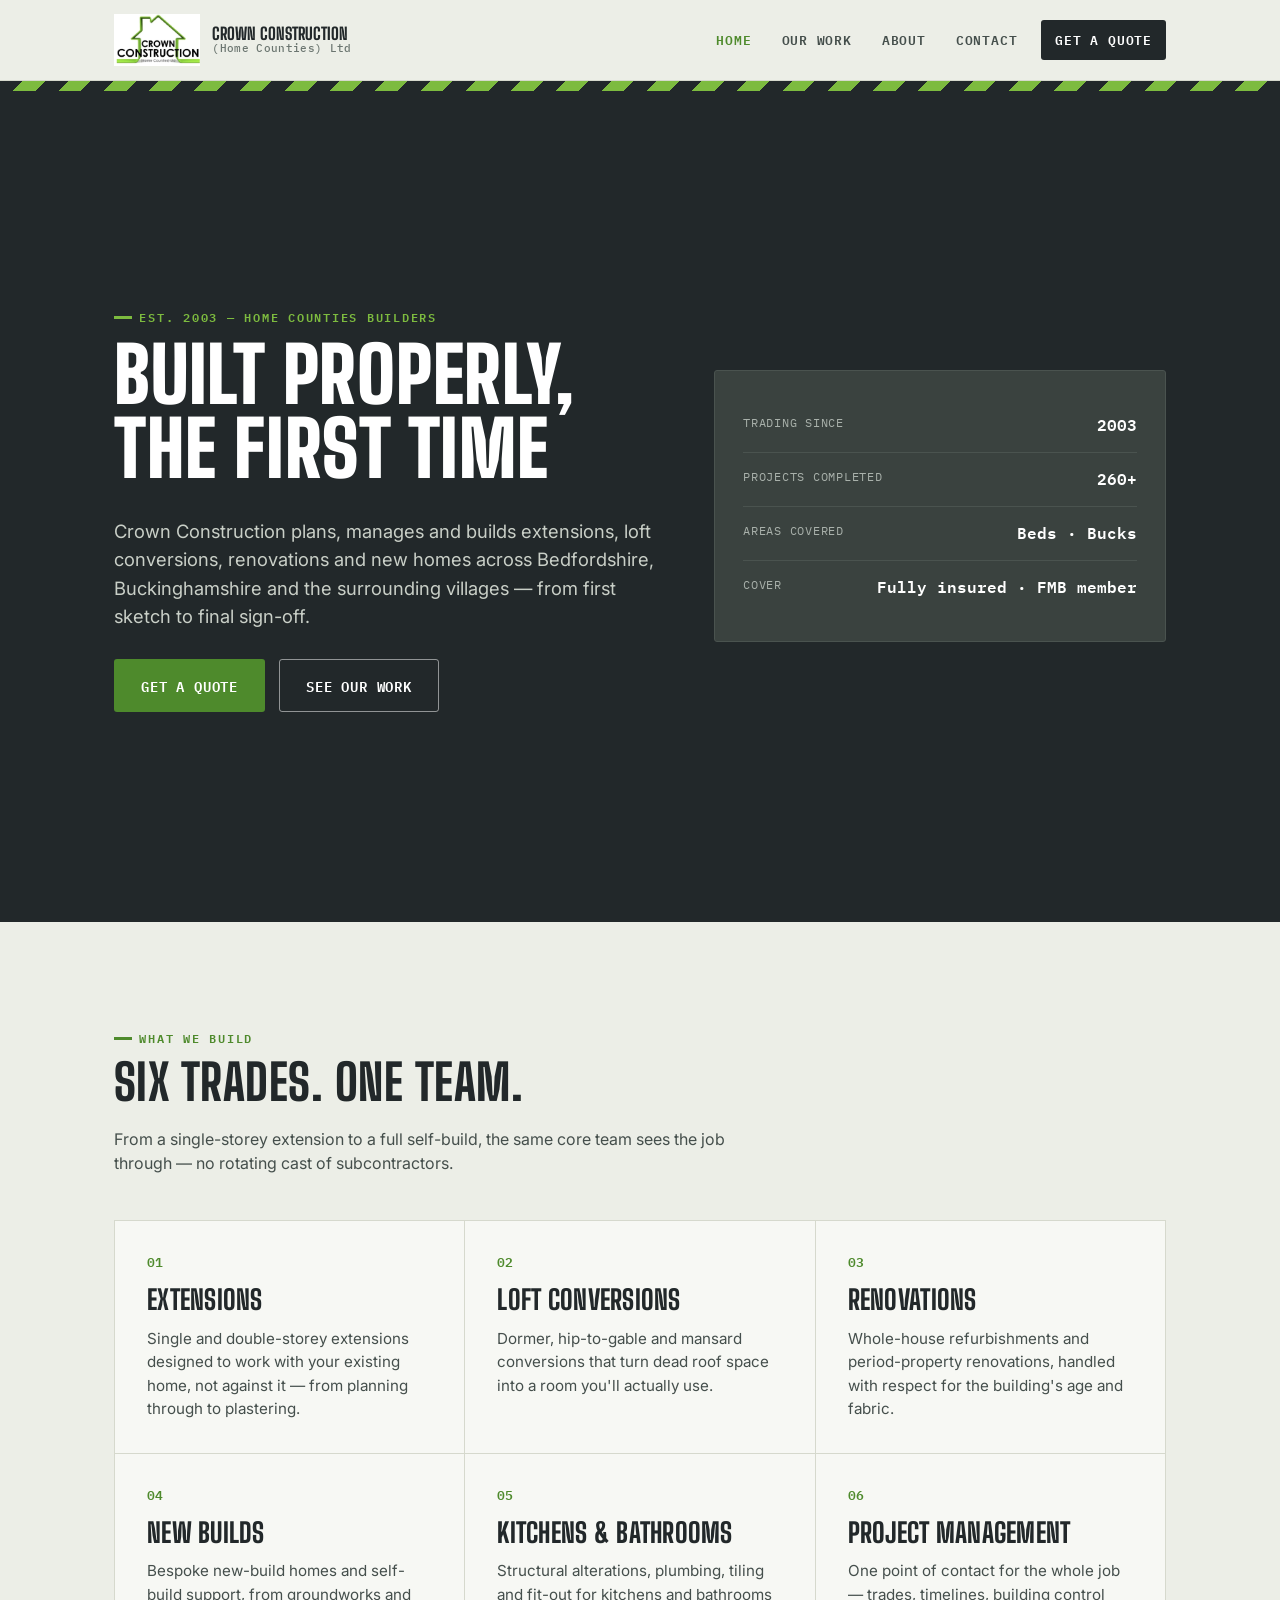
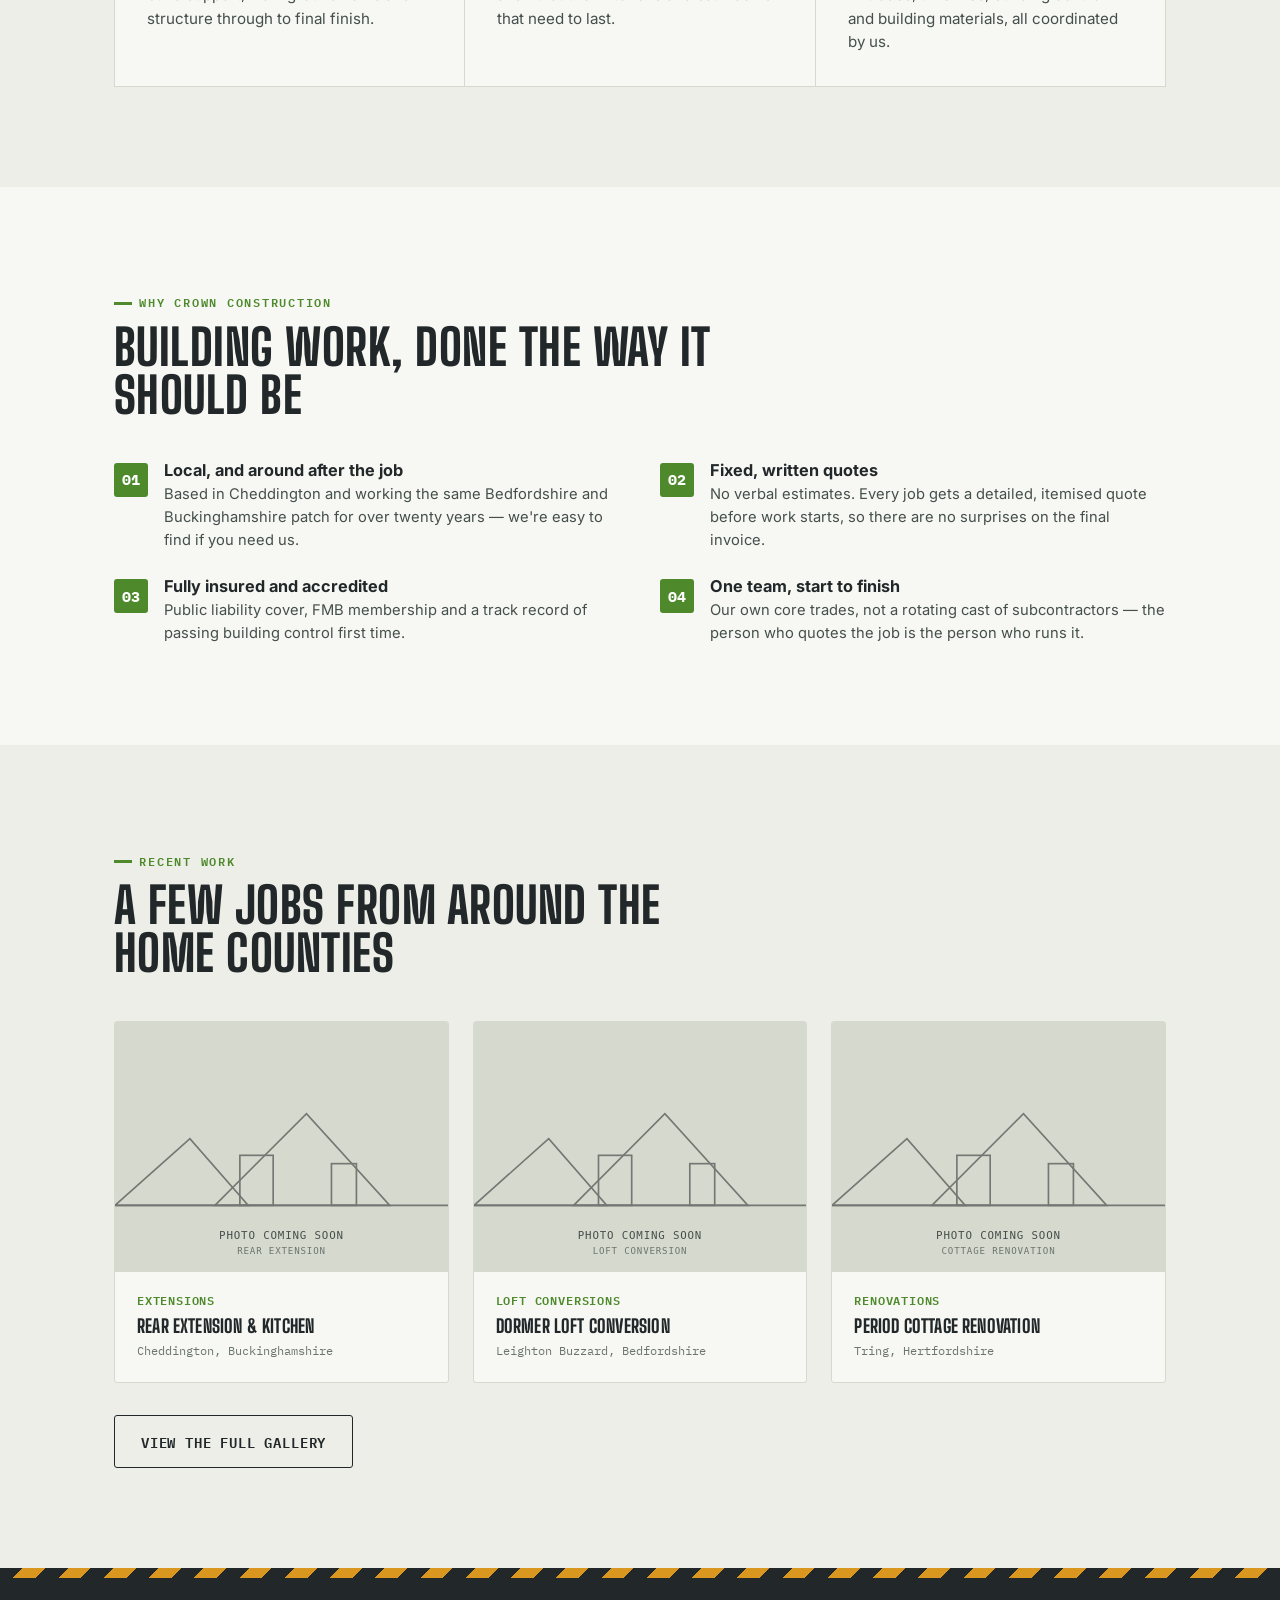
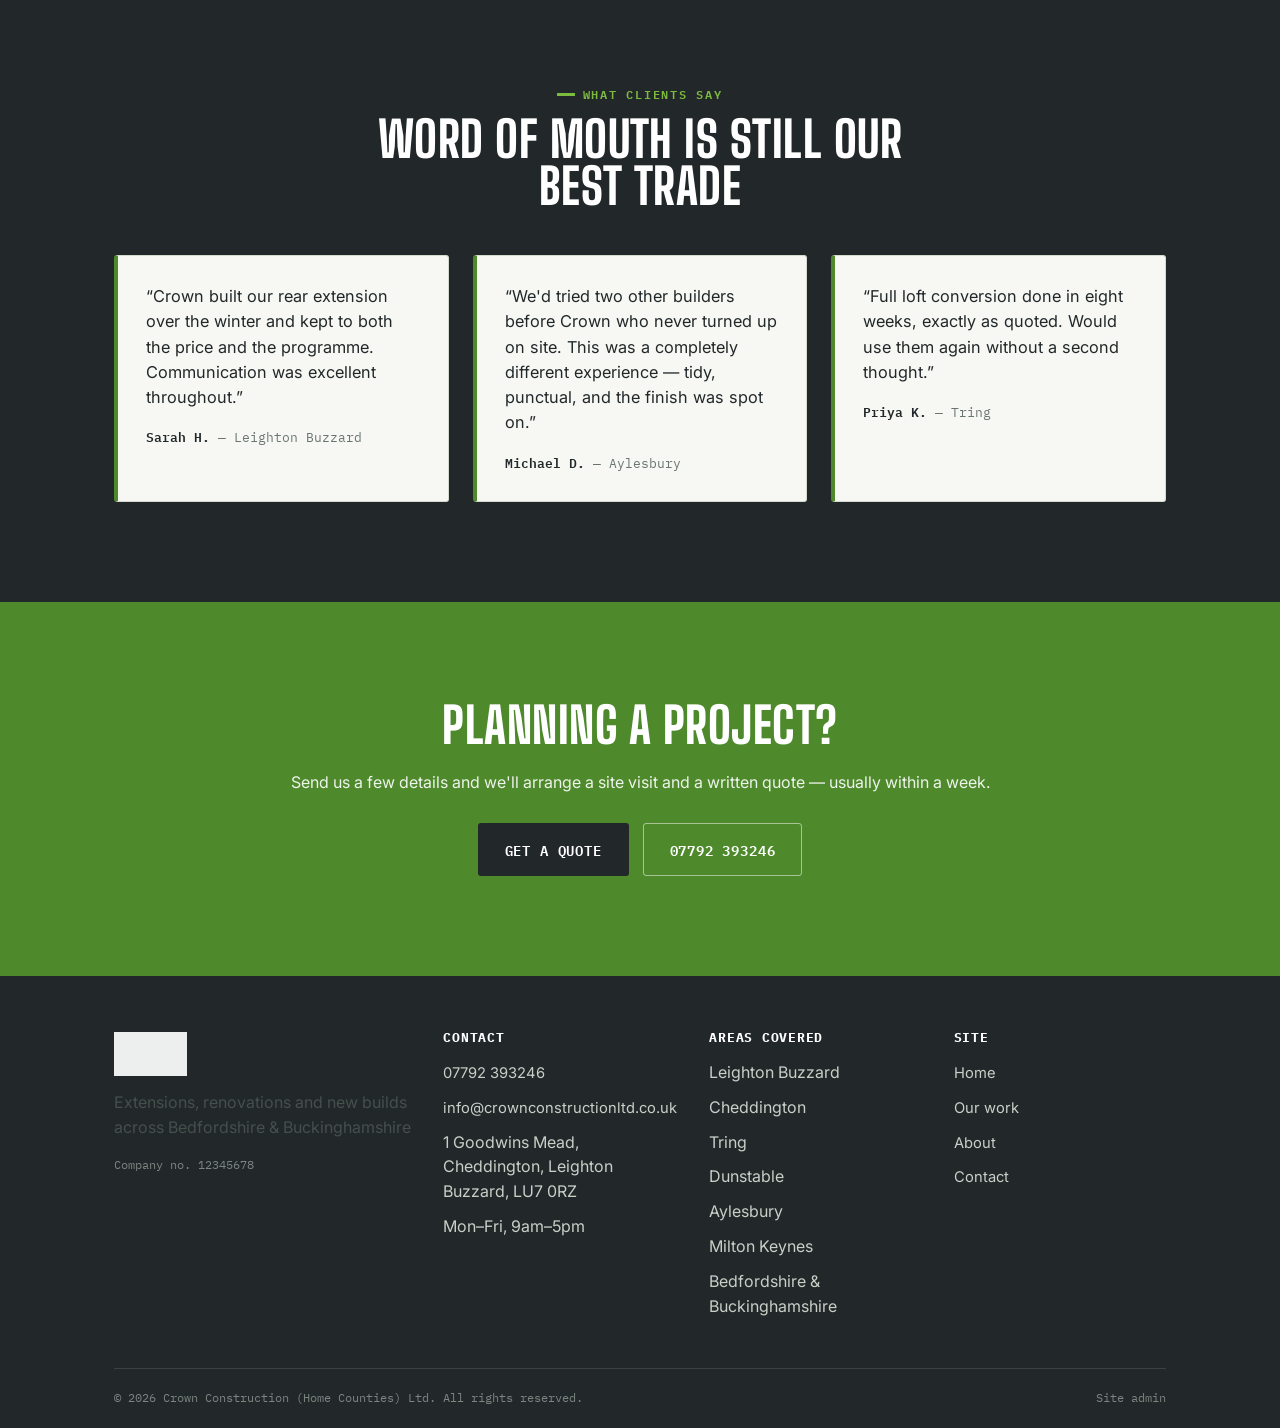
==== index.html @ 25f8a97c "Add files via upload" ====
<!DOCTYPE html>
<html lang="en-GB">
<head>
<meta charset="UTF-8">
<meta name="viewport" content="width=device-width, initial-scale=1.0">
<title>Crown Construction (Home Counties) Ltd — Builders in Bedfordshire & Buckinghamshire</title>
<meta name="description" content="Crown Construction (Home Counties) Ltd — extensions, loft conversions, renovations and new builds across Bedfordshire and Buckinghamshire. Fixed written quotes, fully insured, trading since 2003.">
<link rel="icon" href="images/logo.png">
<link rel="stylesheet" href="css/style.css">
</head>
<body>

<header class="site-header">
  <div class="container">
    <a href="index.html" class="brand">
      <img src="images/logo.png" alt="Crown Construction (Home Counties) Ltd logo">
      <span class="brand-word">Crown Construction<span>(Home Counties) Ltd</span></span>
    </a>
    <button class="nav-toggle" aria-label="Toggle menu" aria-expanded="false"><span></span></button>
    <nav class="main-nav">
      <a href="index.html" data-page="index.html">Home</a>
      <a href="gallery.html" data-page="gallery.html">Our work</a>
      <a href="about.html" data-page="about.html">About</a>
      <a href="contact.html" data-page="contact.html">Contact</a>
      <a href="contact.html" class="cta">Get a quote</a>
    </nav>
  </div>
</header>

<div class="stripe-band"></div>

<section class="hero">
  <div class="container">
    <div>
      <p class="eyebrow" data-bind="hero.eyebrow">Est. 2003 — Home Counties builders</p>
      <h1 data-bind="hero.heading">Built properly, the first time</h1>
      <p class="lede" data-bind="hero.lede">Crown Construction plans, manages and builds extensions, loft conversions, renovations and new homes across Bedfordshire, Buckinghamshire and the surrounding villages — from first sketch to final sign-off.</p>
      <div class="hero-actions">
        <a href="contact.html" class="btn btn-primary" data-bind="hero.ctaPrimary">Get a quote</a>
        <a href="gallery.html" class="btn btn-outline-light" data-bind="hero.ctaSecondary">See our work</a>
      </div>
    </div>
    <div class="hero-panel">
      <div class="stat-row"><span class="stat-label">Trading since</span><span class="stat-value">2003</span></div>
      <div class="stat-row"><span class="stat-label">Projects completed</span><span class="stat-value">260+</span></div>
      <div class="stat-row"><span class="stat-label">Areas covered</span><span class="stat-value">Beds · Bucks</span></div>
      <div class="stat-row"><span class="stat-label">Cover</span><span class="stat-value">Fully insured · FMB member</span></div>
    </div>
  </div>
</section>

<section id="services">
  <div class="container">
    <div class="section-head">
      <p class="eyebrow">What we build</p>
      <h2>Six trades. One team.</h2>
      <p>From a single-storey extension to a full self-build, the same core team sees the job through — no rotating cast of subcontractors.</p>
    </div>
    <div class="grid grid-3" id="services-grid"></div>
  </div>
</section>

<section class="bg-raised">
  <div class="container">
    <div class="section-head">
      <p class="eyebrow">Why Crown Construction</p>
      <h2>Building work, done the way it should be</h2>
    </div>
    <div class="reasons" id="reasons-list"></div>
  </div>
</section>

<section>
  <div class="container">
    <div class="section-head">
      <p class="eyebrow">Recent work</p>
      <h2>A few jobs from around the Home Counties</h2>
    </div>
    <div class="project-grid" id="home-projects"></div>
    <p style="margin-top:32px;"><a href="gallery.html" class="btn btn-outline">View the full gallery</a></p>
  </div>
</section>

<div class="stripe-band amber"></div>

<section class="bg-ink">
  <div class="container">
    <div class="section-head center">
      <p class="eyebrow">What clients say</p>
      <h2>Word of mouth is still our best trade</h2>
    </div>
    <div class="testi-grid" id="testimonials-list"></div>
  </div>
</section>

<section class="cta-band">
  <div class="container center">
    <h2>Planning a project?</h2>
    <p>Send us a few details and we'll arrange a site visit and a written quote — usually within a week.</p>
    <div class="hero-actions" style="justify-content:center;">
      <a href="contact.html" class="btn btn-dark">Get a quote</a>
      <a href="tel:" data-bind-tel="site.phoneHref" class="btn btn-outline-light" data-bind="site.phone">07792 393246</a>
    </div>
  </div>
</section>

<footer class="site-footer" id="site-footer"></footer>

<script src="js/main.js"></script>
<script src="js/footer.js"></script>
<script src="js/home.js"></script>
</body>
</html>
---- css/style.css ----
/* ==========================================================================
   Crown Construction (Home Counties) Ltd
   Design system — grounded in the trade: site hoarding boards, hazard tape,
   brick, chalk downs. Condensed signage type, a working colour set, spec-
   sheet mono for the small print.
   ========================================================================== */

@import url('https://fonts.googleapis.com/css2?family=Big+Shoulders+Display:wght@600;700;800;900&family=Inter:ital,wght@0,400;0,500;0,600;0,700;1,400&family=IBM+Plex+Mono:wght@500;600&display=swap');

:root {
  /* Colour */
  --ink: #22282A;          /* charcoal — primary text, dark panels */
  --ink-soft: #454F4C;     /* secondary text on light */
  --paper: #ECEEE7;        /* stone-grey ground, cool not cream */
  --paper-raised: #F7F8F4; /* card surface, lighter than ground */
  --crown-green: #4E8A2C;  /* deepened logo green — AA on white */
  --crown-green-bright: #7DBB3F; /* logo-true green — icons, small accents */
  --brick: #9A4229;        /* Kentish brick red — warm secondary accent */
  --steel: #6B7570;        /* muted caption / border grey */
  --amber: #D9971F;        /* hazard amber — sparing use in stripe motif */
  --line: #D6D9CD;         /* hairline borders on paper */
  --line-dark: #3A423F;    /* hairline borders on ink */

  /* Type */
  --font-display: 'Big Shoulders Display', 'Arial Narrow', sans-serif;
  --font-body: 'Inter', -apple-system, BlinkMacSystemFont, 'Segoe UI', sans-serif;
  --font-mono: 'IBM Plex Mono', 'Courier New', monospace;

  /* Layout */
  --maxw: 1180px;
  --gutter: clamp(20px, 5vw, 64px);
  --radius: 3px;
}

* { box-sizing: border-box; }
html { scroll-behavior: smooth; }

body {
  margin: 0;
  background: var(--paper);
  color: var(--ink);
  font-family: var(--font-body);
  font-size: 16px;
  line-height: 1.55;
  -webkit-font-smoothing: antialiased;
}

img { max-width: 100%; display: block; }
a { color: inherit; }

h1, h2, h3, h4 {
  font-family: var(--font-display);
  font-weight: 800;
  text-transform: uppercase;
  letter-spacing: 0.01em;
  line-height: 0.96;
  margin: 0 0 0.4em;
  color: var(--ink);
}

h1 { font-size: clamp(2.6rem, 6vw, 5rem); font-weight: 900; }
h2 { font-size: clamp(2rem, 4vw, 3.1rem); }
h3 { font-size: clamp(1.3rem, 2.2vw, 1.7rem); }

p { margin: 0 0 1em; color: var(--ink-soft); }
p:last-child { margin-bottom: 0; }

.eyebrow {
  font-family: var(--font-mono);
  font-size: 0.78rem;
  font-weight: 600;
  text-transform: uppercase;
  letter-spacing: 0.14em;
  color: var(--crown-green);
  display: inline-flex;
  align-items: center;
  gap: 0.6em;
  margin-bottom: 0.9em;
}
.eyebrow::before {
  content: '';
  width: 18px;
  height: 3px;
  background: var(--crown-green);
  display: inline-block;
}

.container {
  max-width: var(--maxw);
  margin: 0 auto;
  padding: 0 var(--gutter);
}

/* --------------------------- Hazard stripe motif ------------------------- */
/* The one signature device: site-tape diagonal stripe, used sparingly as a
   section border to mark a transition — literally the trade's own hazard
   tape, repurposed as a typographic rule. */
.stripe-band {
  height: 10px;
  background: repeating-linear-gradient(
    -45deg,
    var(--ink) 0px, var(--ink) 16px,
    var(--crown-green-bright) 16px, var(--crown-green-bright) 32px
  );
}
.stripe-band.amber {
  background: repeating-linear-gradient(
    -45deg,
    var(--ink) 0px, var(--ink) 16px,
    var(--amber) 16px, var(--amber) 32px
  );
}

/* --------------------------------- Header --------------------------------- */
.site-header {
  position: sticky;
  top: 0;
  z-index: 50;
  background: var(--paper);
  border-bottom: 1px solid var(--line);
}
.site-header .container {
  display: flex;
  align-items: center;
  justify-content: space-between;
  padding-top: 14px;
  padding-bottom: 14px;
  gap: 24px;
}
.brand {
  display: flex;
  align-items: center;
  gap: 12px;
  text-decoration: none;
}
.brand img { height: 52px; width: auto; }
.brand-word {
  font-family: var(--font-display);
  font-weight: 800;
  text-transform: uppercase;
  font-size: 1.05rem;
  line-height: 1.05;
  color: var(--ink);
}
.brand-word span {
  display: block;
  font-family: var(--font-mono);
  font-weight: 500;
  text-transform: none;
  font-size: 0.68rem;
  letter-spacing: 0.03em;
  color: var(--steel);
}

.main-nav { display: flex; align-items: center; gap: 2px; }
.main-nav a {
  font-family: var(--font-mono);
  font-size: 0.82rem;
  font-weight: 600;
  text-transform: uppercase;
  letter-spacing: 0.06em;
  text-decoration: none;
  color: var(--ink-soft);
  padding: 10px 14px;
  border-radius: var(--radius);
  transition: color 0.15s ease, background 0.15s ease;
}
.main-nav a:hover { color: var(--ink); background: var(--paper-raised); }
.main-nav a.active { color: var(--crown-green); }
.main-nav a.cta {
  background: var(--ink);
  color: #fff !important;
  margin-left: 8px;
}
.main-nav a.cta:hover { background: var(--crown-green); color: #fff; }

.nav-toggle {
  display: none;
  background: none;
  border: 1px solid var(--line);
  border-radius: var(--radius);
  width: 42px;
  height: 42px;
  align-items: center;
  justify-content: center;
  cursor: pointer;
}
.nav-toggle span, .nav-toggle::before, .nav-toggle::after {
  content: '';
  display: block;
  width: 20px;
  height: 2px;
  background: var(--ink);
  position: relative;
}
.nav-toggle { flex-direction: column; gap: 5px; }

@media (max-width: 860px) {
  .nav-toggle { display: flex; }
  .main-nav {
    position: absolute;
    top: 100%; left: 0; right: 0;
    background: var(--paper);
    border-bottom: 1px solid var(--line);
    flex-direction: column;
    align-items: stretch;
    padding: 8px var(--gutter) 18px;
    display: none;
  }
  .main-nav.open { display: flex; }
  .main-nav a { padding: 12px 6px; }
  .main-nav a.cta { margin-left: 0; text-align: center; margin-top: 8px; }
}

/* --------------------------------- Buttons -------------------------------- */
.btn {
  display: inline-flex;
  align-items: center;
  gap: 10px;
  font-family: var(--font-mono);
  font-weight: 600;
  font-size: 0.85rem;
  text-transform: uppercase;
  letter-spacing: 0.06em;
  text-decoration: none;
  padding: 15px 26px;
  border-radius: var(--radius);
  border: 1px solid transparent;
  cursor: pointer;
  transition: transform 0.12s ease, background 0.15s ease, color 0.15s ease, border-color 0.15s ease;
}
.btn:active { transform: translateY(1px); }
.btn-primary { background: var(--crown-green); color: #fff; }
.btn-primary:hover { background: var(--ink); }
.btn-dark { background: var(--ink); color: #fff; }
.btn-dark:hover { background: var(--crown-green); }
.btn-outline { background: transparent; border-color: var(--ink); color: var(--ink); }
.btn-outline:hover { background: var(--ink); color: #fff; }
.btn-outline-light { background: transparent; border-color: rgba(255,255,255,0.5); color: #fff; }
.btn-outline-light:hover { background: #fff; color: var(--ink); border-color: #fff; }

/* --------------------------------- Hero ----------------------------------- */
.hero {
  background: var(--ink);
  color: #fff;
  position: relative;
  overflow: hidden;
}
.hero .container {
  padding-top: clamp(56px, 9vw, 110px);
  padding-bottom: clamp(56px, 9vw, 110px);
  display: grid;
  grid-template-columns: 1.1fr 0.9fr;
  gap: 48px;
  align-items: center;
}
.hero h1 { color: #fff; }
.hero .eyebrow { color: var(--crown-green-bright); }
.hero .eyebrow::before { background: var(--crown-green-bright); }
.hero p.lede {
  color: #C9CFC7;
  font-size: 1.15rem;
  max-width: 46ch;
}
.hero-actions { display: flex; gap: 14px; margin-top: 28px; flex-wrap: wrap; }

.hero-panel {
  background: var(--line-dark);
  border: 1px solid #4A534F;
  border-radius: var(--radius);
  padding: 28px;
}
.hero-panel .stat-row {
  display: flex;
  justify-content: space-between;
  padding: 14px 0;
  border-bottom: 1px solid #4A534F;
  font-family: var(--font-mono);
}
.hero-panel .stat-row:last-child { border-bottom: none; }
.hero-panel .stat-label {
  color: #A9B1AB;
  font-size: 0.78rem;
  text-transform: uppercase;
  letter-spacing: 0.06em;
}
.hero-panel .stat-value {
  color: #fff;
  font-weight: 600;
}

@media (max-width: 860px) {
  .hero .container { grid-template-columns: 1fr; }
}

/* --------------------------------- Sections -------------------------------- */
section { padding: clamp(56px, 8vw, 100px) 0; }
.section-head {
  max-width: 62ch;
  margin-bottom: 44px;
}
.section-head.center { margin-left: auto; margin-right: auto; text-align: center; }

.bg-ink { background: var(--ink); color: #fff; }
.bg-ink h2, .bg-ink h3 { color: #fff; }
.bg-ink p { color: #C9CFC7; }
.bg-ink .eyebrow { color: var(--crown-green-bright); }
.bg-ink .eyebrow::before { background: var(--crown-green-bright); }
.bg-raised { background: var(--paper-raised); }

/* Services grid */
.grid {
  display: grid;
  gap: 1px;
  background: var(--line);
  border: 1px solid var(--line);
}
.grid-3 { grid-template-columns: repeat(3, 1fr); }
.grid-4 { grid-template-columns: repeat(4, 1fr); }
@media (max-width: 860px) { .grid-3, .grid-4 { grid-template-columns: repeat(2, 1fr); } }
@media (max-width: 560px) { .grid-3, .grid-4 { grid-template-columns: 1fr; } }

.card {
  background: var(--paper-raised);
  padding: 32px;
}
.card .num {
  font-family: var(--font-mono);
  color: var(--crown-green);
  font-size: 0.8rem;
  font-weight: 600;
  margin-bottom: 14px;
  display: block;
}
.card h3 { margin-bottom: 0.5em; }
.card p { font-size: 0.95rem; }

/* Why us list */
.reasons { display: grid; grid-template-columns: repeat(2, 1fr); gap: 28px 40px; }
@media (max-width: 700px) { .reasons { grid-template-columns: 1fr; } }
.reason { display: flex; gap: 16px; }
.reason .mark {
  flex: none;
  width: 34px; height: 34px;
  background: var(--crown-green);
  color: #fff;
  border-radius: var(--radius);
  display: flex; align-items: center; justify-content: center;
  font-family: var(--font-mono);
  font-weight: 700;
  font-size: 0.95rem;
}
.reason h4 { font-family: var(--font-body); text-transform: none; font-weight: 700; font-size: 1.02rem; margin-bottom: 0.25em; letter-spacing: 0; color: var(--ink); }
.reason p { font-size: 0.92rem; }

/* Gallery / projects */
.filter-bar {
  display: flex;
  flex-wrap: wrap;
  gap: 8px;
  margin-bottom: 32px;
}
.filter-btn {
  font-family: var(--font-mono);
  font-size: 0.78rem;
  font-weight: 600;
  text-transform: uppercase;
  letter-spacing: 0.05em;
  background: transparent;
  border: 1px solid var(--line);
  color: var(--ink-soft);
  padding: 9px 16px;
  border-radius: var(--radius);
  cursor: pointer;
}
.filter-btn:hover { border-color: var(--ink); color: var(--ink); }
.filter-btn.active { background: var(--ink); border-color: var(--ink); color: #fff; }

.project-grid {
  display: grid;
  grid-template-columns: repeat(3, 1fr);
  gap: 24px;
}
@media (max-width: 900px) { .project-grid { grid-template-columns: repeat(2, 1fr); } }
@media (max-width: 600px) { .project-grid { grid-template-columns: 1fr; } }

.project-card {
  background: var(--paper-raised);
  border: 1px solid var(--line);
  border-radius: var(--radius);
  overflow: hidden;
  text-decoration: none;
  color: inherit;
  display: block;
}
.project-card .thumb {
  aspect-ratio: 4/3;
  background: var(--line);
  display: flex;
  align-items: center;
  justify-content: center;
  overflow: hidden;
}
.project-card .thumb img { width: 100%; height: 100%; object-fit: cover; }
.project-card .body { padding: 20px 22px 22px; }
.project-card .tag {
  font-family: var(--font-mono);
  font-size: 0.72rem;
  font-weight: 600;
  text-transform: uppercase;
  letter-spacing: 0.07em;
  color: var(--crown-green);
  display: block;
  margin-bottom: 8px;
}
.project-card h3 { font-size: 1.15rem; margin-bottom: 0.3em; }
.project-card .loc {
  font-family: var(--font-mono);
  font-size: 0.78rem;
  color: var(--steel);
}

/* Testimonials */
.testi-grid {
  display: grid;
  grid-template-columns: repeat(3, 1fr);
  gap: 24px;
}
@media (max-width: 860px) { .testi-grid { grid-template-columns: 1fr; } }
.testi {
  background: var(--paper-raised);
  border: 1px solid var(--line);
  border-left: 4px solid var(--crown-green);
  border-radius: var(--radius);
  padding: 28px;
}
.testi p.quote {
  color: var(--ink);
  font-size: 1.02rem;
  margin-bottom: 18px;
}
.testi .who {
  font-family: var(--font-mono);
  font-size: 0.8rem;
  color: var(--steel);
}
.testi .who strong { color: var(--ink); font-weight: 600; }

/* CTA band */
.cta-band {
  background: var(--crown-green);
  color: #fff;
  text-align: center;
}
.cta-band h2 { color: #fff; }
.cta-band p { color: rgba(255,255,255,0.9); }
.cta-band .btn-dark:hover { background: var(--ink); }

/* Forms */
.form-grid { display: grid; grid-template-columns: 1fr 1fr; gap: 20px; }
@media (max-width: 640px) { .form-grid { grid-template-columns: 1fr; } }
.field { display: flex; flex-direction: column; gap: 8px; margin-bottom: 20px; }
.field.full { grid-column: 1 / -1; }
.field label {
  font-family: var(--font-mono);
  font-size: 0.75rem;
  font-weight: 600;
  text-transform: uppercase;
  letter-spacing: 0.06em;
  color: var(--ink-soft);
}
.field input, .field select, .field textarea {
  font-family: var(--font-body);
  font-size: 0.98rem;
  padding: 13px 14px;
  border: 1px solid var(--line);
  border-radius: var(--radius);
  background: var(--paper-raised);
  color: var(--ink);
}
.field input:focus, .field select:focus, .field textarea:focus,
button:focus-visible, a:focus-visible {
  outline: 3px solid var(--crown-green-bright);
  outline-offset: 2px;
}
.field textarea { resize: vertical; min-height: 130px; }
.form-note { font-size: 0.85rem; color: var(--steel); margin-top: 10px; }

.contact-layout {
  display: grid;
  grid-template-columns: 1.3fr 1fr;
  gap: 56px;
  align-items: start;
}
@media (max-width: 780px) {
  .contact-layout { grid-template-columns: 1fr; }
}

.contact-info {
  display: grid;
  gap: 20px;
}
.contact-info .item { display: flex; gap: 16px; }
.contact-info .item .mark {
  flex: none; width: 40px; height: 40px;
  background: var(--ink); color: var(--crown-green-bright);
  border-radius: var(--radius);
  display: flex; align-items: center; justify-content: center;
  font-family: var(--font-mono); font-weight: 700;
}
.contact-info .item h4 { font-family: var(--font-body); text-transform: none; letter-spacing: 0; font-size: 1rem; margin-bottom: 0.2em; }
.contact-info .item p { font-size: 0.94rem; }
.contact-info .item a { text-decoration: none; color: var(--crown-green); font-weight: 600; }

/* Footer */
.site-footer {
  background: var(--ink);
  color: #C9CFC7;
  padding-top: 56px;
}
.footer-grid {
  display: grid;
  grid-template-columns: 1.4fr 1fr 1fr 1fr;
  gap: 32px;
  padding-bottom: 40px;
  border-bottom: 1px solid #3A423F;
}
@media (max-width: 860px) { .footer-grid { grid-template-columns: 1fr 1fr; } }
@media (max-width: 500px) { .footer-grid { grid-template-columns: 1fr; } }
.footer-grid h4 {
  font-family: var(--font-mono);
  color: #fff;
  text-transform: uppercase;
  letter-spacing: 0.06em;
  font-size: 0.8rem;
  margin-bottom: 16px;
}
.footer-grid ul { list-style: none; margin: 0; padding: 0; }
.footer-grid li { margin-bottom: 10px; }
.footer-grid a { text-decoration: none; color: #C9CFC7; font-size: 0.92rem; }
.footer-grid a:hover { color: var(--crown-green-bright); }
.footer-brand { display: flex; align-items: center; gap: 12px; margin-bottom: 14px; }
.footer-brand img { height: 44px; filter: brightness(0) invert(1) opacity(0.92); }
.footer-bottom {
  display: flex;
  justify-content: space-between;
  align-items: center;
  padding: 20px 0;
  font-family: var(--font-mono);
  font-size: 0.75rem;
  color: #7C8580;
  flex-wrap: wrap;
  gap: 10px;
}
.footer-bottom a { color: #7C8580; text-decoration: none; }
.footer-bottom a:hover { color: #fff; }

/* Reg no / small print */
.regno { font-family: var(--font-mono); font-size: 0.78rem; color: #7C8580; }

/* Page header (non-home pages) */
.page-header {
  background: var(--ink);
  color: #fff;
  padding: clamp(48px, 7vw, 84px) 0 clamp(40px, 6vw, 60px);
}
.page-header h1 { color: #fff; margin-bottom: 0.25em; }
.page-header p { color: #C9CFC7; max-width: 60ch; font-size: 1.05rem; }

/* Utility */
.mt-0 { margin-top: 0; }
.center { text-align: center; }
.visually-hidden {
  position: absolute; width: 1px; height: 1px;
  overflow: hidden; clip: rect(0,0,0,0); white-space: nowrap;
}

@media (prefers-reduced-motion: reduce) {
  html { scroll-behavior: auto; }
  * { transition: none !important; animation: none !important; }
}
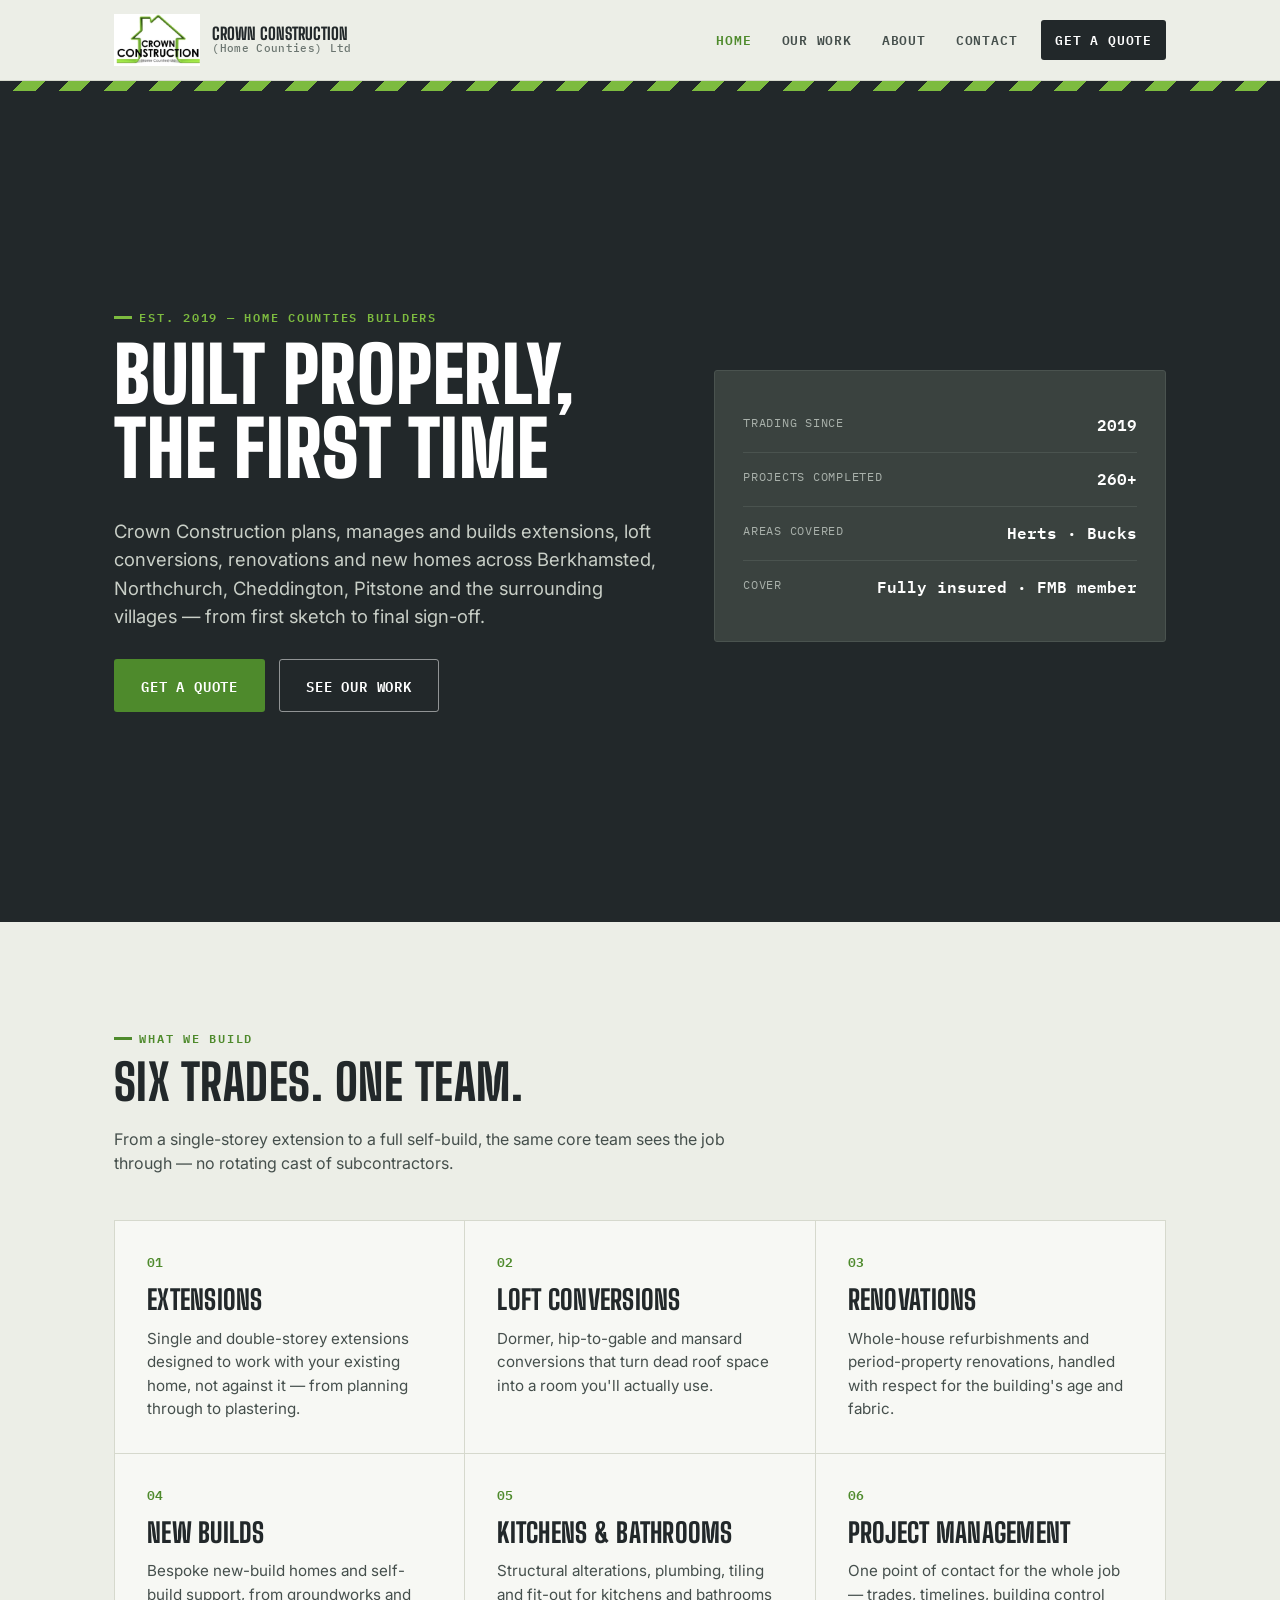
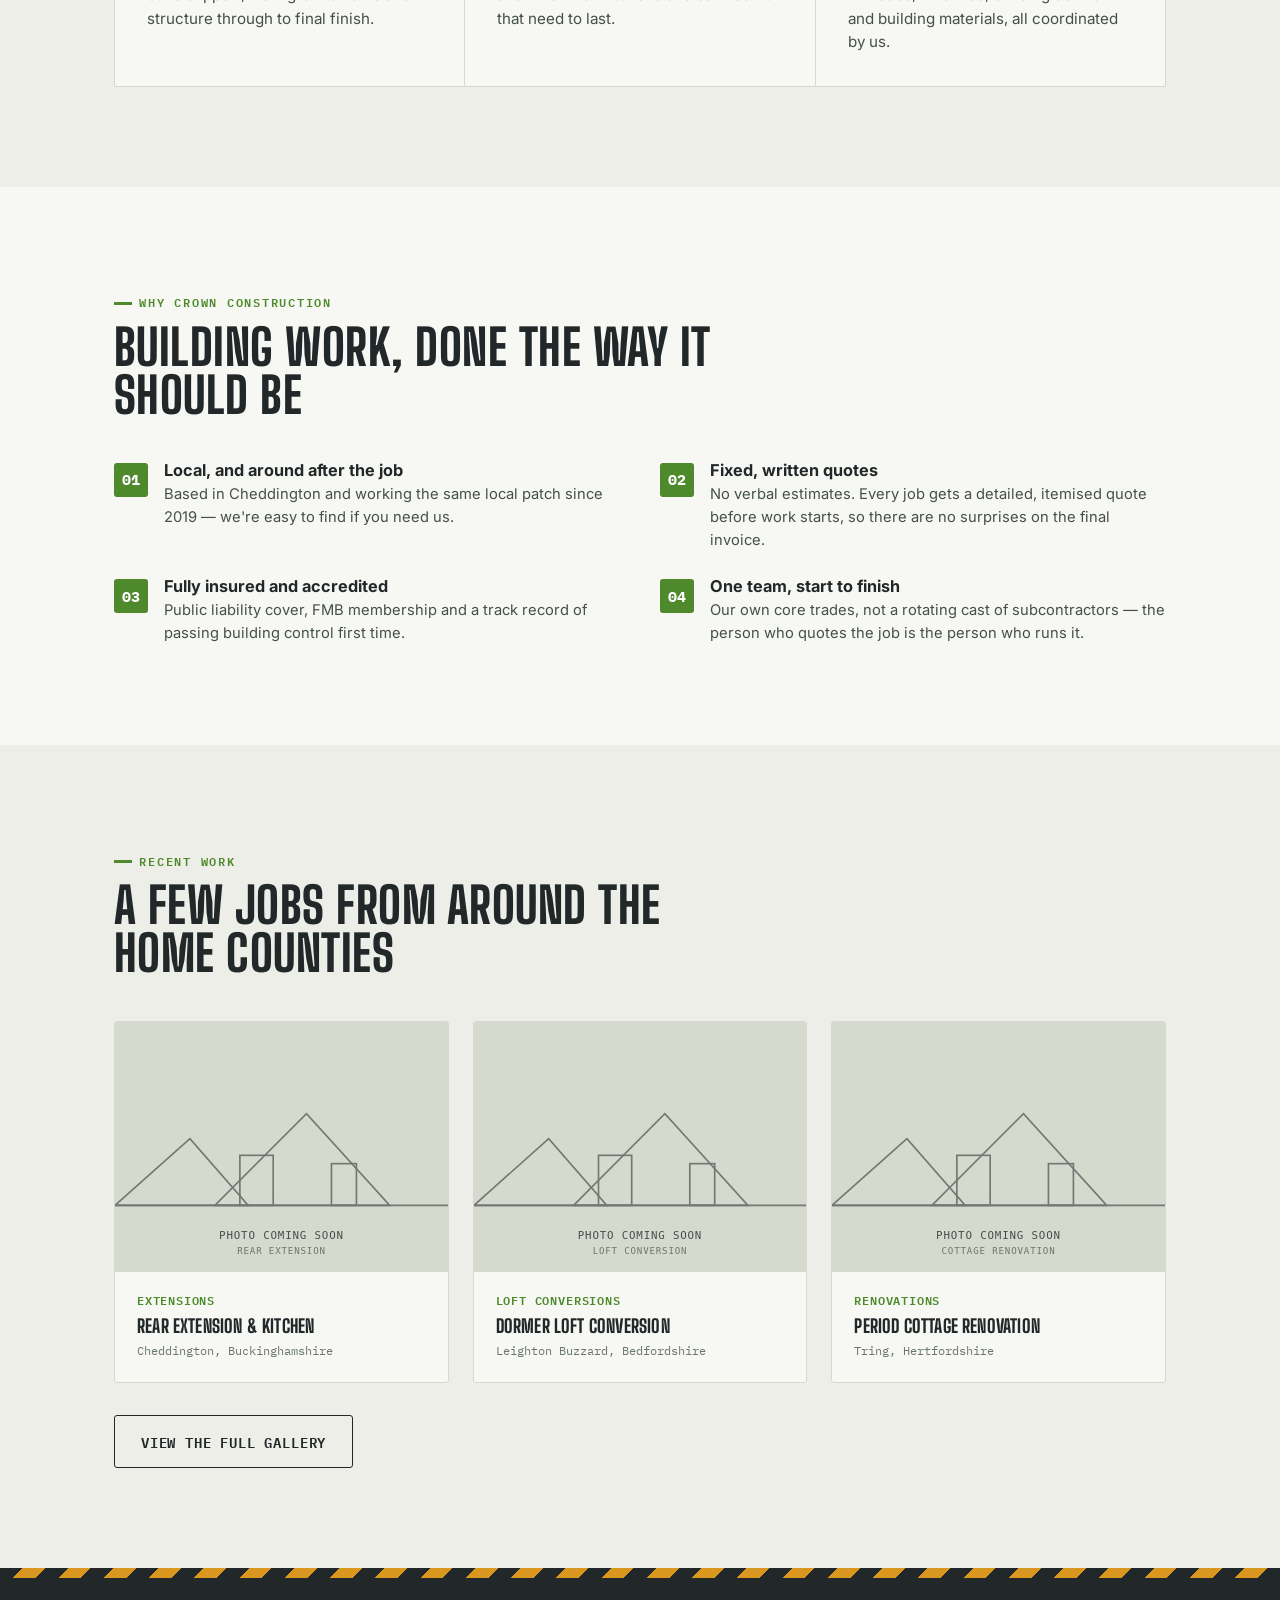
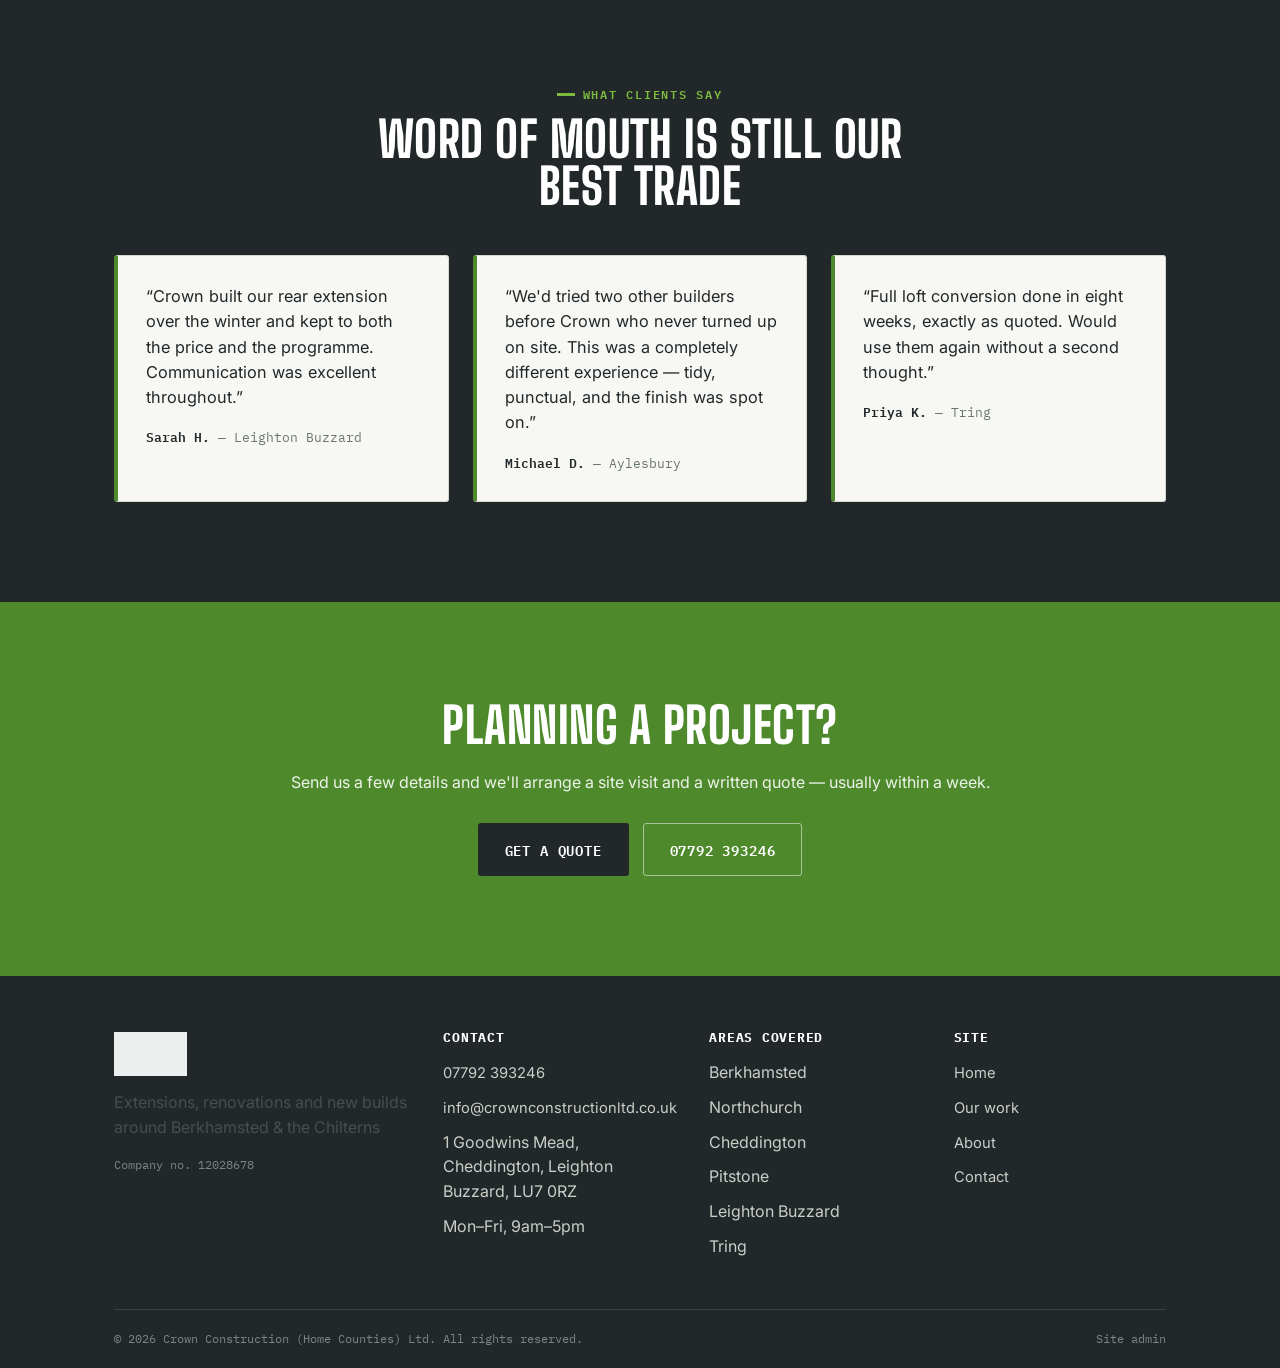
==== commit 1bf8b535: "Add files via upload" ====
--- a/index.html
+++ b/index.html
@@ -3,8 +3,8 @@
 <head>
 <meta charset="UTF-8">
 <meta name="viewport" content="width=device-width, initial-scale=1.0">
-<title>Crown Construction (Home Counties) Ltd — Builders in Bedfordshire & Buckinghamshire</title>
-<meta name="description" content="Crown Construction (Home Counties) Ltd — extensions, loft conversions, renovations and new builds across Bedfordshire and Buckinghamshire. Fixed written quotes, fully insured, trading since 2003.">
+<title>Crown Construction (Home Counties) Ltd — Builders in Berkhamsted & the Chilterns</title>
+<meta name="description" content="Crown Construction (Home Counties) Ltd — extensions, loft conversions, renovations and new builds around Berkhamsted and the Chilterns. Fixed written quotes, fully insured, trading since 2019.">
 <link rel="icon" href="images/logo.png">
 <link rel="stylesheet" href="css/style.css">
 </head>
@@ -32,18 +32,18 @@
 <section class="hero">
   <div class="container">
     <div>
-      <p class="eyebrow" data-bind="hero.eyebrow">Est. 2003 — Home Counties builders</p>
+      <p class="eyebrow" data-bind="hero.eyebrow">Est. 2019 — Home Counties builders</p>
       <h1 data-bind="hero.heading">Built properly, the first time</h1>
-      <p class="lede" data-bind="hero.lede">Crown Construction plans, manages and builds extensions, loft conversions, renovations and new homes across Bedfordshire, Buckinghamshire and the surrounding villages — from first sketch to final sign-off.</p>
+      <p class="lede" data-bind="hero.lede">Crown Construction plans, manages and builds extensions, loft conversions, renovations and new homes across Berkhamsted, Northchurch, Cheddington, Pitstone and the surrounding villages — from first sketch to final sign-off.</p>
       <div class="hero-actions">
         <a href="contact.html" class="btn btn-primary" data-bind="hero.ctaPrimary">Get a quote</a>
         <a href="gallery.html" class="btn btn-outline-light" data-bind="hero.ctaSecondary">See our work</a>
       </div>
     </div>
     <div class="hero-panel">
-      <div class="stat-row"><span class="stat-label">Trading since</span><span class="stat-value">2003</span></div>
+      <div class="stat-row"><span class="stat-label">Trading since</span><span class="stat-value">2019</span></div>
       <div class="stat-row"><span class="stat-label">Projects completed</span><span class="stat-value">260+</span></div>
-      <div class="stat-row"><span class="stat-label">Areas covered</span><span class="stat-value">Beds · Bucks</span></div>
+      <div class="stat-row"><span class="stat-label">Areas covered</span><span class="stat-value">Herts · Bucks</span></div>
       <div class="stat-row"><span class="stat-label">Cover</span><span class="stat-value">Fully insured · FMB member</span></div>
     </div>
   </div>
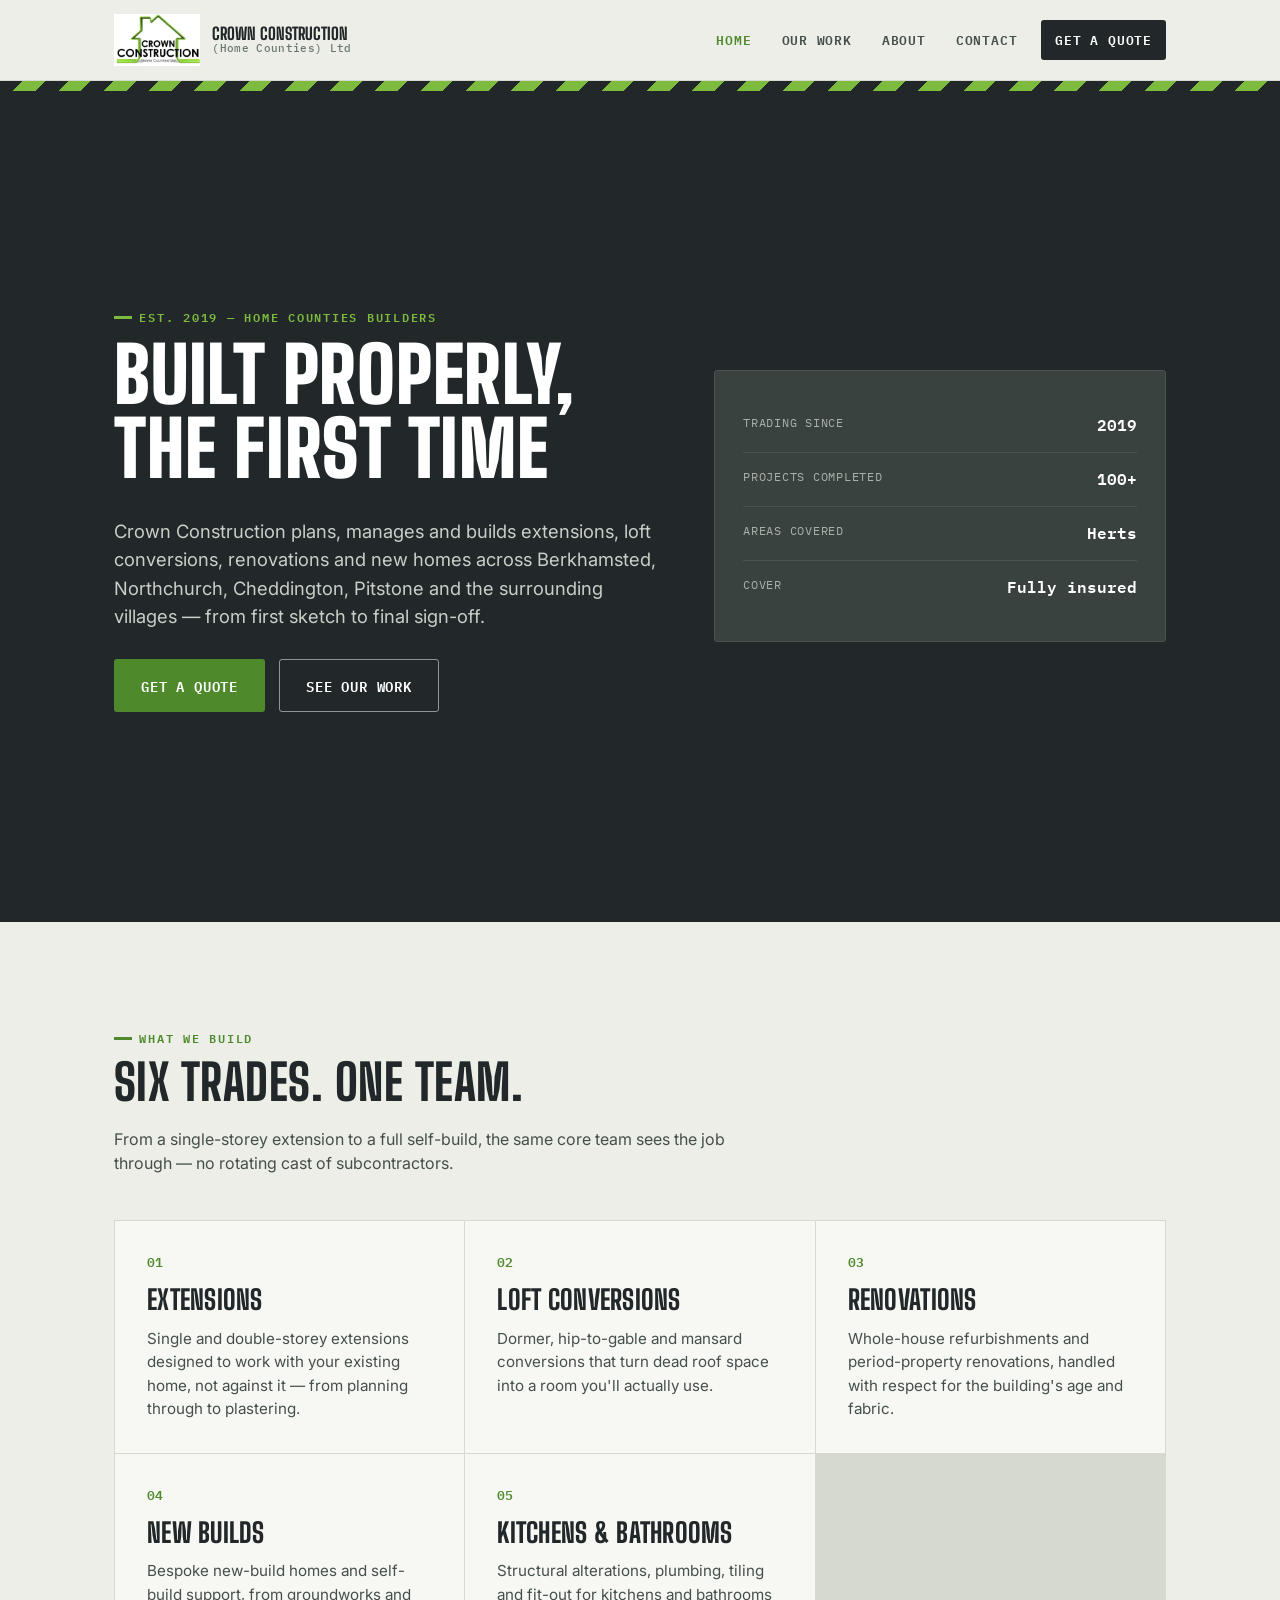
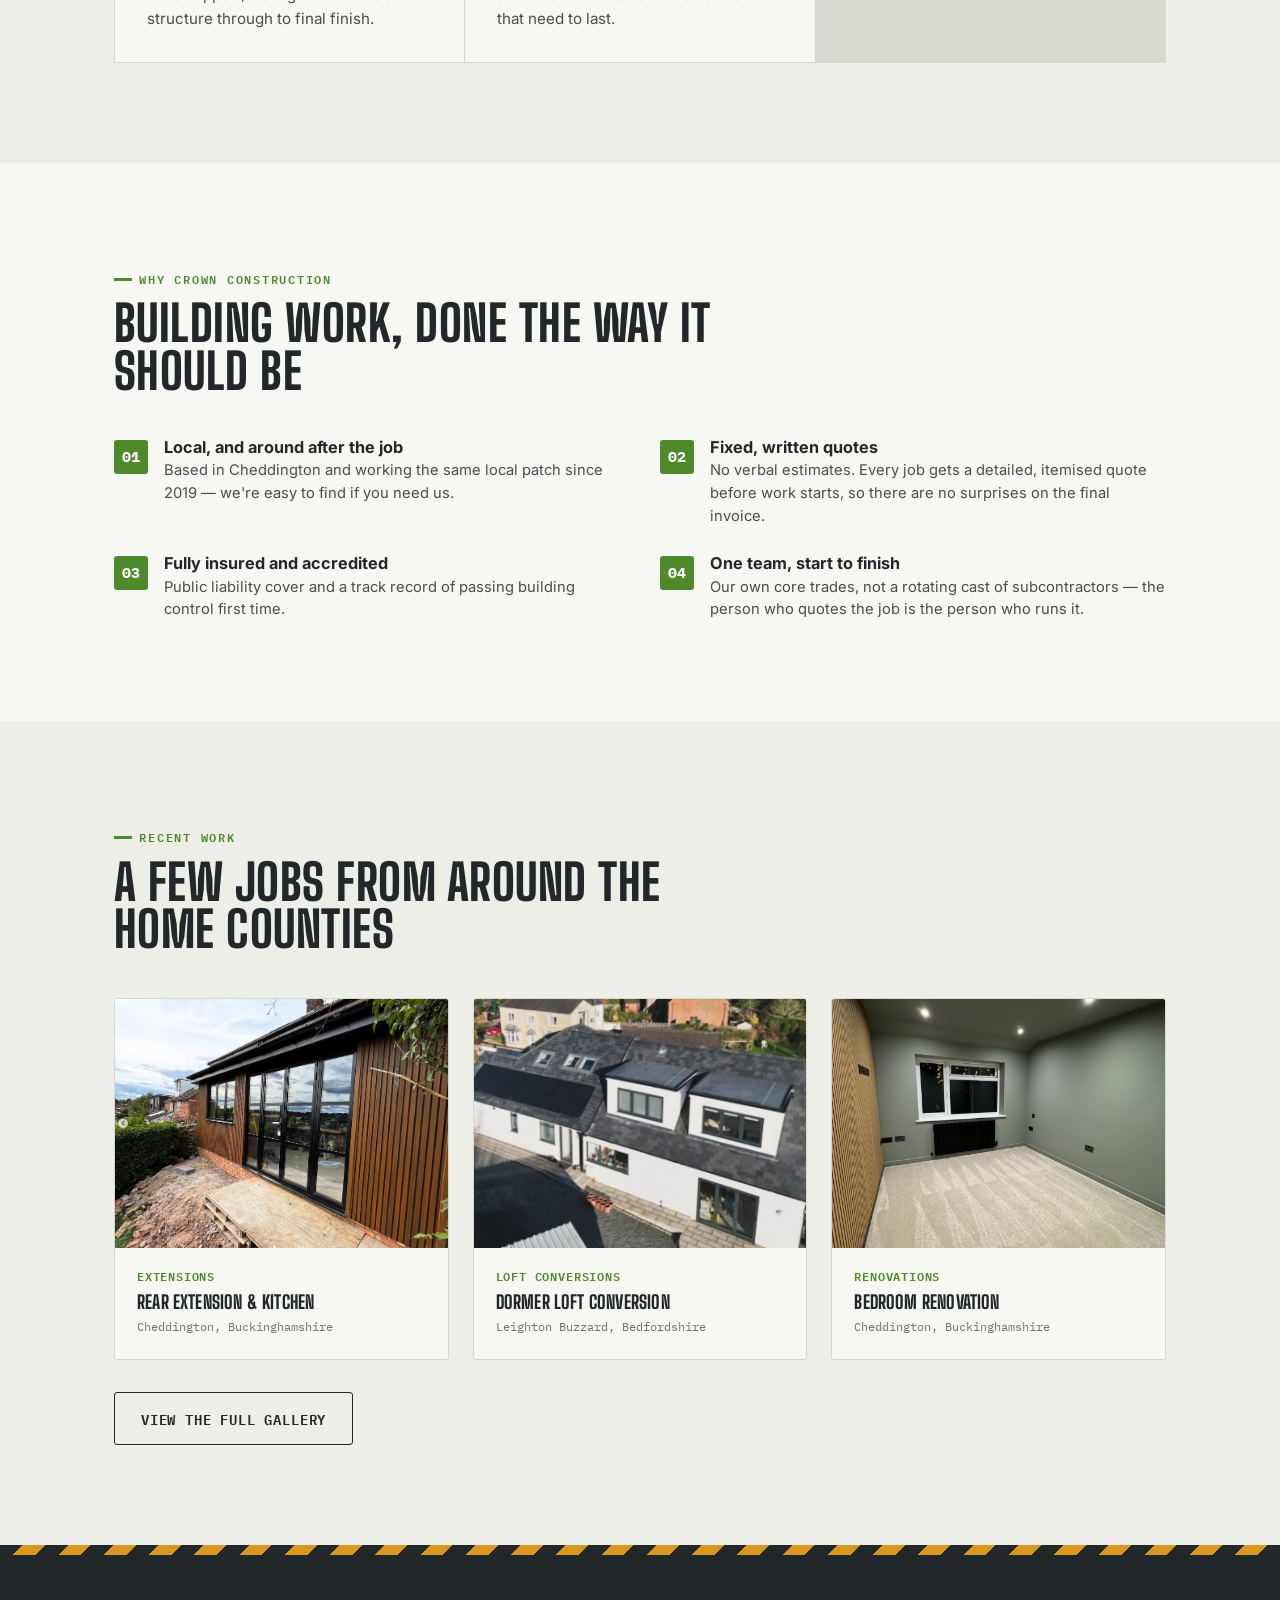
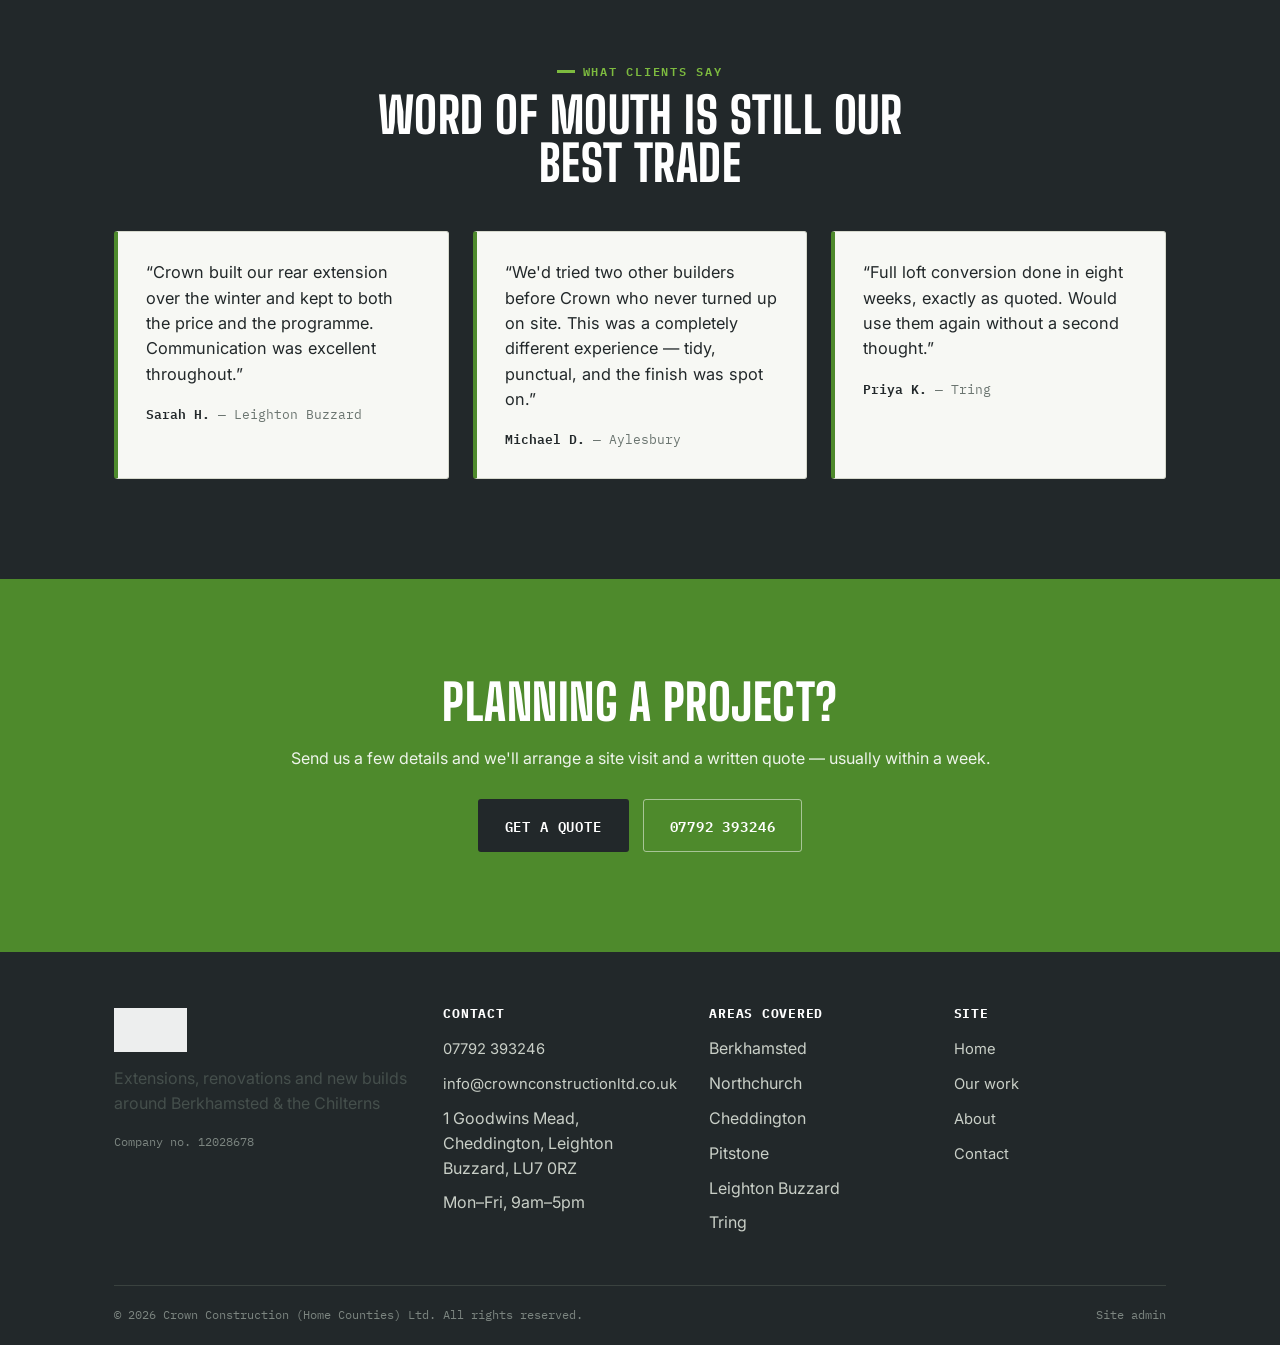
==== commit f5983920: "Revise project and coverage statistics in index.html Updated statistics for projects completed, area" ====
--- a/index.html
+++ b/index.html
@@ -42,9 +42,9 @@
     </div>
     <div class="hero-panel">
       <div class="stat-row"><span class="stat-label">Trading since</span><span class="stat-value">2019</span></div>
-      <div class="stat-row"><span class="stat-label">Projects completed</span><span class="stat-value">260+</span></div>
-      <div class="stat-row"><span class="stat-label">Areas covered</span><span class="stat-value">Herts · Bucks</span></div>
-      <div class="stat-row"><span class="stat-label">Cover</span><span class="stat-value">Fully insured · FMB member</span></div>
+      <div class="stat-row"><span class="stat-label">Projects completed</span><span class="stat-value">100+</span></div>
+      <div class="stat-row"><span class="stat-label">Areas covered</span><span class="stat-value">Herts</span></div>
+      <div class="stat-row"><span class="stat-label">Cover</span><span class="stat-value">Fully insured</span></div>
     </div>
   </div>
 </section>
